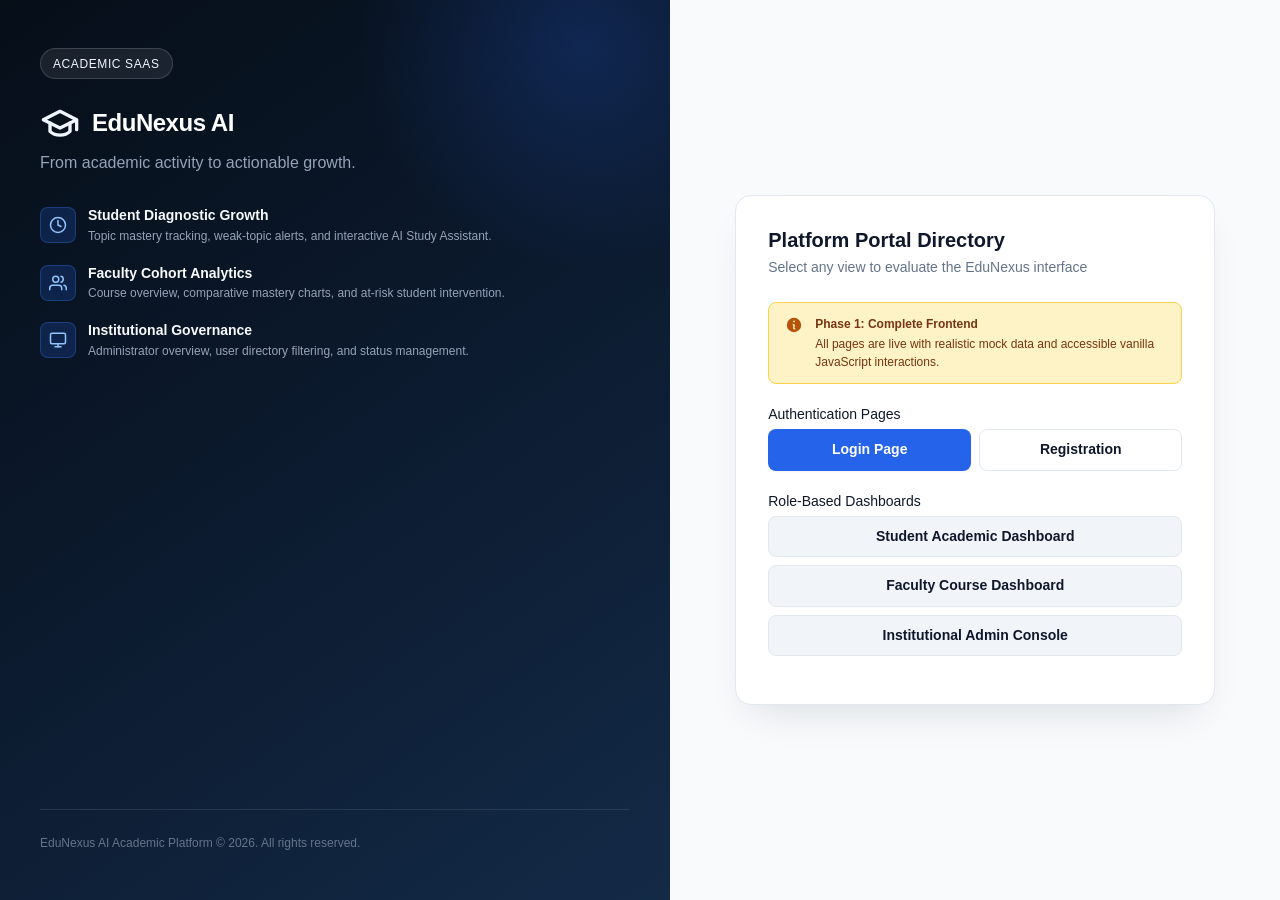
==== index.html @ b379d6e7 "Update EduNexus AI backend and frontend" ====
<!DOCTYPE html>
<html lang="en">
<head>
  <meta charset="UTF-8">
  <meta name="viewport" content="width=device-width, initial-scale=1.0">
  <meta name="description" content="EduNexus AI - Intelligent academic collaboration platform. Portal navigation for Student, Faculty, and Admin dashboards.">
  <title>EduNexus AI - Portal Navigation</title>
  <link rel="stylesheet" href="static/css/variables.css">
  <link rel="stylesheet" href="static/css/base.css">
  <link rel="stylesheet" href="static/css/auth.css">
</head>
<body class="auth-page">
  <main class="auth-container">
    <section class="auth-brand-panel" aria-label="EduNexus Platform Overview">
      <div class="auth-brand-header">
        <div class="brand-badge">Academic SaaS</div>
        <div class="brand-logo-wrap">
          <svg class="brand-logo-icon" viewBox="0 0 24 24" fill="none" stroke="currentColor" stroke-width="2" stroke-linecap="round" stroke-linejoin="round" aria-hidden="true">
            <path d="M22 10v6M2 10l10-5 10 5-10 5z"></path>
            <path d="M6 12v5c3 3 9 3 12 0v-5"></path>
          </svg>
          <h1 class="brand-title">EduNexus AI</h1>
        </div>
        <p class="brand-tagline">From academic activity to actionable growth.</p>

        <ul class="brand-highlights">
          <li class="highlight-item">
            <div class="highlight-icon-box" aria-hidden="true">
              <svg width="18" height="18" viewBox="0 0 24 24" fill="none" stroke="currentColor" stroke-width="2" stroke-linecap="round" stroke-linejoin="round">
                <circle cx="12" cy="12" r="10"></circle>
                <path d="M12 6v6l4 2"></path>
              </svg>
            </div>
            <div>
              <h2 class="highlight-title">Student Diagnostic Growth</h2>
              <p class="highlight-desc">Topic mastery tracking, weak-topic alerts, and interactive AI Study Assistant.</p>
            </div>
          </li>

          <li class="highlight-item">
            <div class="highlight-icon-box" aria-hidden="true">
              <svg width="18" height="18" viewBox="0 0 24 24" fill="none" stroke="currentColor" stroke-width="2" stroke-linecap="round" stroke-linejoin="round">
                <path d="M17 21v-2a4 4 0 0 0-4-4H5a4 4 0 0 0-4 4v2"></path>
                <circle cx="9" cy="7" r="4"></circle>
                <path d="M23 21v-2a4 4 0 0 0-3-3.87"></path>
                <path d="M16 3.13a4 4 0 0 1 0 7.75"></path>
              </svg>
            </div>
            <div>
              <h2 class="highlight-title">Faculty Cohort Analytics</h2>
              <p class="highlight-desc">Course overview, comparative mastery charts, and at-risk student intervention.</p>
            </div>
          </li>

          <li class="highlight-item">
            <div class="highlight-icon-box" aria-hidden="true">
              <svg width="18" height="18" viewBox="0 0 24 24" fill="none" stroke="currentColor" stroke-width="2" stroke-linecap="round" stroke-linejoin="round">
                <rect x="2" y="3" width="20" height="14" rx="2" ry="2"></rect>
                <line x1="8" y1="21" x2="16" y2="21"></line>
                <line x1="12" y1="17" x2="12" y2="21"></line>
              </svg>
            </div>
            <div>
              <h2 class="highlight-title">Institutional Governance</h2>
              <p class="highlight-desc">Administrator overview, user directory filtering, and status management.</p>
            </div>
          </li>
        </ul>
      </div>

      <div class="brand-footer">
        <span class="brand-footer-text">EduNexus AI Academic Platform &copy; 2026. All rights reserved.</span>
      </div>
    </section>

    <section class="auth-form-panel" aria-label="Portal Navigation Directory">
      <div class="auth-card">
        <header class="auth-header">
          <h2 class="auth-header-title">Platform Portal Directory</h2>
          <p class="auth-header-sub">Select any view to evaluate the EduNexus interface</p>
        </header>

        <div class="demo-banner" role="status">
          <svg class="demo-banner-icon" viewBox="0 0 20 20" fill="currentColor" aria-hidden="true">
            <path fill-rule="evenodd" d="M18 10a8 8 0 11-16 0 8 8 0 0116 0zm-7-4a1 1 0 11-2 0 1 1 0 012 0zM9 9a.75.75 0 000 1.5h.253a.25.25 0 01.244.304l-.459 2.066A1.75 1.75 0 0010.747 15H11a.75.75 0 000-1.5h-.253a.25.25 0 01-.244-.304l.459-2.066A1.75 1.75 0 009.253 9H9z" clip-rule="evenodd" />
          </svg>
          <div>
            <strong>Phase 1: Complete Frontend</strong>
            All pages are live with realistic mock data and accessible vanilla JavaScript interactions.
          </div>
        </div>

        <div class="form-group">
          <label class="form-label">Authentication Pages</label>
          <div class="btn-row">
            <a href="templates/login.html" class="btn btn-primary">Login Page</a>
            <a href="templates/register.html" class="btn btn-outline">Registration</a>
          </div>
        </div>

        <div class="form-group mt-5">
          <label class="form-label">Role-Based Dashboards</label>
          <div class="btn-col">
            <a href="templates/student-dashboard.html" class="btn btn-secondary btn-block">
              Student Academic Dashboard
            </a>
            <a href="templates/faculty-dashboard.html" class="btn btn-secondary btn-block">
              Faculty Course Dashboard
            </a>
            <a href="templates/admin-dashboard.html" class="btn btn-secondary btn-block">
              Institutional Admin Console
            </a>
          </div>
        </div>
      </div>
    </section>
  </main>
</body>
</html>
---- static/css/variables.css ----
:root {
  /* Navy & Blue Brand Colors */
  --color-navy-950: #060e18;
  --color-navy-900: #0B192C;
  --color-navy-800: #132A47;
  --color-navy-700: #1E3E62;
  --color-navy-600: #2B527E;
  
  --color-primary: #2563EB;
  --color-primary-hover: #1D4ED8;
  --color-primary-active: #1E40AF;
  --color-primary-light: #EFF6FF;
  --color-primary-ring: rgba(37, 99, 235, 0.25);

  --color-accent: #0284C7;
  --color-accent-light: #E0F2FE;

  /* Surfaces & Neutrals */
  --color-bg: #F8FAFC;
  --color-surface: #FFFFFF;
  --color-surface-muted: #F1F5F9;
  --color-surface-hover: #F8FAFC;
  
  --color-border: #E2E8F0;
  --color-border-hover: #CBD5E1;
  --color-border-focus: #2563EB;

  --color-text-main: #0F172A;
  --color-text-body: #334155;
  --color-text-muted: #64748B;
  --color-text-light: #94A3B8;
  --color-text-inverse: #FFFFFF;

  /* Feedback Colors */
  --color-success: #16A34A;
  --color-success-bg: #DCFCE7;
  --color-success-border: #86EFAC;

  --color-warning: #D97706;
  --color-warning-bg: #FEF3C7;
  --color-warning-border: #FDE68A;

  --color-danger: #DC2626;
  --color-danger-bg: #FEE2E2;
  --color-danger-border: #FCA5A5;

  --color-info: #0284C7;
  --color-info-bg: #E0F2FE;
  --color-info-border: #BAE6FD;

  /* Typography */
  --font-family-base: -apple-system, BlinkMacSystemFont, "Segoe UI", Roboto, "Helvetica Neue", Arial, sans-serif;
  --font-size-xs: 0.75rem;     /* 12px */
  --font-size-sm: 0.875rem;    /* 14px */
  --font-size-base: 1rem;      /* 16px */
  --font-size-lg: 1.125rem;    /* 18px */
  --font-size-xl: 1.25rem;     /* 20px */
  --font-size-2xl: 1.5rem;     /* 24px */
  --font-size-3xl: 1.875rem;   /* 30px */

  --font-weight-regular: 400;
  --font-weight-medium: 500;
  --font-weight-semibold: 600;
  --font-weight-bold: 700;

  --line-height-tight: 1.25;
  --line-height-normal: 1.5;
  --line-height-relaxed: 1.625;

  /* Spacing */
  --space-1: 0.25rem;  /* 4px */
  --space-2: 0.5rem;   /* 8px */
  --space-3: 0.75rem;  /* 12px */
  --space-4: 1rem;     /* 16px */
  --space-5: 1.25rem;  /* 20px */
  --space-6: 1.5rem;   /* 24px */
  --space-8: 2rem;     /* 32px */
  --space-10: 2.5rem;  /* 40px */
  --space-12: 3rem;    /* 48px */

  /* Radii */
  --radius-sm: 4px;
  --radius-md: 8px;
  --radius-lg: 12px;
  --radius-xl: 16px;
  --radius-full: 9999px;

  /* Shadows */
  --shadow-sm: 0 1px 2px 0 rgba(0, 0, 0, 0.05);
  --shadow-md: 0 4px 6px -1px rgba(0, 0, 0, 0.08), 0 2px 4px -2px rgba(0, 0, 0, 0.05);
  --shadow-lg: 0 10px 15px -3px rgba(0, 0, 0, 0.08), 0 4px 6px -4px rgba(0, 0, 0, 0.04);
  --shadow-xl: 0 20px 25px -5px rgba(0, 0, 0, 0.1), 0 8px 10px -6px rgba(0, 0, 0, 0.05);
  --shadow-auth: 0 20px 40px -15px rgba(11, 25, 44, 0.12);

  /* Transitions */
  --transition-fast: 150ms ease;
  --transition-normal: 250ms ease;

  /* Z-index */
  --z-base: 1;
  --z-dropdown: 100;
  --z-sticky: 200;
  --z-modal: 500;
  --z-toast: 1000;
}
---- static/css/base.css ----
/* CSS Reset & Global Base */
*, *::before, *::after {
  box-sizing: border-box;
  margin: 0;
  padding: 0;
}

html {
  font-size: 16px;
  -webkit-text-size-adjust: 100%;
  -webkit-font-smoothing: antialiased;
  -moz-osx-font-smoothing: grayscale;
}

body {
  font-family: var(--font-family-base);
  font-size: var(--font-size-base);
  line-height: var(--line-height-normal);
  color: var(--color-text-body);
  background-color: var(--color-bg);
  min-height: 100vh;
}

/* Accessible focus styling */
:focus-visible {
  outline: 2px solid var(--color-primary);
  outline-offset: 2px;
  box-shadow: 0 0 0 4px var(--color-primary-ring);
}

/* Headings */
h1, h2, h3, h4, h5, h6 {
  color: var(--color-text-main);
  font-weight: var(--font-weight-bold);
  line-height: var(--line-height-tight);
}

p {
  margin-bottom: var(--space-3);
}

p:last-child {
  margin-bottom: 0;
}

a {
  color: var(--color-primary);
  text-decoration: none;
  transition: color var(--transition-fast);
}

a:hover {
  color: var(--color-primary-hover);
  text-decoration: underline;
}

/* Screen Reader Only Utility */
.sr-only {
  position: absolute;
  width: 1px;
  height: 1px;
  padding: 0;
  margin: -1px;
  overflow: hidden;
  clip: rect(0, 0, 0, 0);
  white-space: nowrap;
  border-width: 0;
}

/* Standard Buttons */
.btn {
  display: inline-flex;
  align-items: center;
  justify-content: center;
  gap: var(--space-2);
  padding: 0.6875rem 1.25rem;
  font-family: inherit;
  font-size: var(--font-size-sm);
  font-weight: var(--font-weight-semibold);
  line-height: 1.25;
  border-radius: var(--radius-md);
  border: 1px solid transparent;
  cursor: pointer;
  text-decoration: none;
  transition: background-color var(--transition-fast), 
              border-color var(--transition-fast), 
              box-shadow var(--transition-fast),
              transform var(--transition-fast);
}

.btn:active {
  transform: translateY(1px);
}

.btn-primary {
  background-color: var(--color-primary);
  color: var(--color-text-inverse);
  box-shadow: var(--shadow-sm);
}

.btn-primary:hover {
  background-color: var(--color-primary-hover);
  color: var(--color-text-inverse);
  text-decoration: none;
}

.btn-secondary {
  background-color: var(--color-surface-muted);
  color: var(--color-text-main);
  border-color: var(--color-border);
}

.btn-secondary:hover {
  background-color: var(--color-border);
  color: var(--color-text-main);
  text-decoration: none;
}

.btn-outline {
  background-color: transparent;
  border-color: var(--color-border);
  color: var(--color-text-main);
}

.btn-outline:hover {
  background-color: var(--color-surface-muted);
  border-color: var(--color-border-hover);
  text-decoration: none;
}

.btn-block {
  width: 100%;
}

.btn:disabled,
.btn[aria-disabled="true"] {
  opacity: 0.6;
  cursor: not-allowed;
  pointer-events: none;
}

/* Alert Boxes */
.alert {
  display: none;
  align-items: flex-start;
  gap: var(--space-3);
  padding: var(--space-3) var(--space-4);
  border-radius: var(--radius-md);
  font-size: var(--font-size-sm);
  border: 1px solid transparent;
  margin-bottom: var(--space-4);
}

.alert.is-visible {
  display: flex;
}

.alert-subtext {
  margin-top: var(--space-1);
  font-size: var(--font-size-xs);
  opacity: 0.95;
}

/* Visibility Utility */
.hidden {
  display: none !important;
}

.mb-6 {
  margin-bottom: var(--space-6);
}

.mt-5 {
  margin-top: var(--space-5);
}

.btn-row {
  display: flex;
  gap: var(--space-2);
  margin-top: var(--space-1);
}

.btn-row .btn {
  flex: 1;
}

.btn-col {
  display: flex;
  flex-direction: column;
  gap: var(--space-2);
  margin-top: var(--space-1);
}

/* Width Percentage Utilities */
.w-87 { width: 87.2%; }
.w-11 { width: 11.1%; }
.w-2 { width: 1.7%; }
.w-98 { width: 98.2%; }
.w-2-danger { width: 1.8%; }

.alert-icon {
  flex-shrink: 0;
  width: 1.25rem;
  height: 1.25rem;
  margin-top: 2px;
}

.alert-content {
  flex: 1;
}

.alert-info {
  background-color: var(--color-info-bg);
  color: #0369A1;
  border-color: var(--color-info-border);
}

.alert-warning {
  background-color: var(--color-warning-bg);
  color: #92400E;
  border-color: var(--color-warning-border);
}

.alert-danger {
  background-color: var(--color-danger-bg);
  color: #991B1B;
  border-color: var(--color-danger-border);
}

.alert-success {
  background-color: var(--color-success-bg);
  color: #166534;
  border-color: var(--color-success-border);
}

/* Badge Component */
.badge {
  display: inline-flex;
  align-items: center;
  gap: var(--space-1);
  padding: 0.2rem 0.55rem;
  font-size: var(--font-size-xs);
  font-weight: var(--font-weight-medium);
  border-radius: var(--radius-full);
  text-transform: uppercase;
  letter-spacing: 0.03em;
}

.badge-demo {
  background-color: #FEF3C7;
  color: #92400E;
  border: 1px solid #FCD34D;
}

.badge-info {
  background-color: var(--color-info-bg);
  color: #0369A1;
}

.badge-student {
  background-color: #DBEAFE;
  color: #1E40AF;
}

.badge-faculty {
  background-color: #EDE9FE;
  color: #5B21B6;
}

/* Loading Spinner */
.spinner {
  display: inline-block;
  width: 1rem;
  height: 1rem;
  border: 2px solid rgba(255, 255, 255, 0.3);
  border-top-color: #ffffff;
  border-radius: 50%;
  animation: spin 0.8s linear infinite;
}

@keyframes spin {
  to {
    transform: rotate(360deg);
  }
}
---- static/css/auth.css ----
/* Authentication Layout & Form Components */

.auth-page {
  min-height: 100vh;
  display: flex;
  flex-direction: column;
  background-color: var(--color-bg);
}

.auth-container {
  display: grid;
  grid-template-columns: 1fr;
  min-height: 100vh;
  width: 100%;
}

@media (min-width: 960px) {
  .auth-container {
    grid-template-columns: 1.1fr 1fr;
  }
}

/* Brand Banner Panel (Left / Top) */
.auth-brand-panel {
  background: linear-gradient(145deg, var(--color-navy-950) 0%, var(--color-navy-900) 45%, var(--color-navy-800) 100%);
  color: var(--color-text-inverse);
  padding: var(--space-8) var(--space-6);
  display: flex;
  flex-direction: column;
  justify-content: space-between;
  position: relative;
  overflow: hidden;
}

@media (min-width: 960px) {
  .auth-brand-panel {
    padding: var(--space-12) var(--space-10);
  }
}

/* Subtle decorative glow */
.auth-brand-panel::before {
  content: "";
  position: absolute;
  top: -20%;
  right: -20%;
  width: 450px;
  height: 450px;
  background: radial-gradient(circle, rgba(37, 99, 235, 0.22) 0%, rgba(11, 25, 44, 0) 70%);
  border-radius: 50%;
  pointer-events: none;
}

.auth-brand-header {
  position: relative;
  z-index: 2;
}

.brand-badge {
  display: inline-flex;
  align-items: center;
  gap: var(--space-2);
  padding: 0.35rem 0.75rem;
  background: rgba(255, 255, 255, 0.08);
  border: 1px solid rgba(255, 255, 255, 0.15);
  border-radius: var(--radius-full);
  font-size: var(--font-size-xs);
  font-weight: var(--font-weight-medium);
  letter-spacing: 0.05em;
  text-transform: uppercase;
  color: var(--color-primary-light);
  margin-bottom: var(--space-6);
}

.brand-logo-wrap {
  display: flex;
  align-items: center;
  gap: var(--space-3);
  margin-bottom: var(--space-2);
}

.brand-logo-icon {
  width: 2.5rem;
  height: 2.5rem;
  color: var(--color-primary-light);
  flex-shrink: 0;
}

.brand-title {
  font-size: var(--font-size-2xl);
  font-weight: var(--font-weight-bold);
  color: var(--color-text-inverse);
  letter-spacing: -0.02em;
}

.brand-tagline {
  font-size: var(--font-size-base);
  color: #94A3B8;
  font-weight: var(--font-weight-medium);
  margin-bottom: var(--space-8);
}

.brand-highlights {
  list-style: none;
  display: flex;
  flex-direction: column;
  gap: var(--space-5);
  position: relative;
  z-index: 2;
  margin: var(--space-6) 0;
}

.highlight-item {
  display: flex;
  align-items: flex-start;
  gap: var(--space-3);
}

.highlight-icon-box {
  width: 2.25rem;
  height: 2.25rem;
  border-radius: var(--radius-md);
  background: rgba(37, 99, 235, 0.2);
  border: 1px solid rgba(59, 130, 246, 0.3);
  display: flex;
  align-items: center;
  justify-content: center;
  flex-shrink: 0;
  color: #93C5FD;
}

.highlight-title {
  font-size: var(--font-size-sm);
  font-weight: var(--font-weight-semibold);
  color: #F8FAFC;
  margin-bottom: 2px;
}

.highlight-desc {
  font-size: var(--font-size-xs);
  color: #94A3B8;
  line-height: var(--line-height-normal);
}

.brand-footer {
  position: relative;
  z-index: 2;
  padding-top: var(--space-6);
  border-top: 1px solid rgba(255, 255, 255, 0.1);
  display: flex;
  flex-direction: column;
  gap: var(--space-2);
}

.brand-footer-text {
  font-size: var(--font-size-xs);
  color: #64748B;
}

/* Form Panel (Right) */
.auth-form-panel {
  display: flex;
  align-items: center;
  justify-content: center;
  padding: var(--space-6) var(--space-4);
  background-color: var(--color-bg);
}

@media (min-width: 640px) {
  .auth-form-panel {
    padding: var(--space-10) var(--space-6);
  }
}

.auth-card {
  width: 100%;
  max-width: 480px;
  background: var(--color-surface);
  border: 1px solid var(--color-border);
  border-radius: var(--radius-xl);
  box-shadow: var(--shadow-auth);
  padding: var(--space-6);
}

@media (min-width: 640px) {
  .auth-card {
    padding: var(--space-8);
  }
}

.auth-header {
  margin-bottom: var(--space-6);
}

.auth-header-title {
  font-size: var(--font-size-xl);
  font-weight: var(--font-weight-bold);
  color: var(--color-text-main);
  margin-bottom: var(--space-1);
}

.auth-header-sub {
  font-size: var(--font-size-sm);
  color: var(--color-text-muted);
}

/* Demo Simulation Banner */
.demo-banner {
  background-color: #FEF3C7;
  border: 1px solid #FCD34D;
  border-radius: var(--radius-md);
  padding: var(--space-3) var(--space-4);
  margin-bottom: var(--space-5);
  display: flex;
  align-items: flex-start;
  gap: var(--space-3);
  font-size: var(--font-size-xs);
  color: #78350F;
  line-height: var(--line-height-normal);
}

.demo-banner strong {
  display: block;
  font-weight: var(--font-weight-semibold);
  margin-bottom: 2px;
}

.demo-banner-icon {
  width: 1.125rem;
  height: 1.125rem;
  color: #B45309;
  flex-shrink: 0;
  margin-top: 1px;
}

/* Quick Fill Preset Pills */
.demo-quickfill {
  background-color: var(--color-surface-muted);
  border: 1px dashed var(--color-border);
  border-radius: var(--radius-md);
  padding: var(--space-3);
  margin-bottom: var(--space-5);
}

.demo-quickfill-title {
  font-size: var(--font-size-xs);
  font-weight: var(--font-weight-semibold);
  color: var(--color-text-muted);
  margin-bottom: var(--space-2);
  text-transform: uppercase;
  letter-spacing: 0.04em;
}

.demo-quickfill-buttons {
  display: flex;
  flex-wrap: wrap;
  gap: var(--space-2);
}

.quickfill-btn {
  padding: 0.25rem 0.65rem;
  font-size: var(--font-size-xs);
  font-family: inherit;
  font-weight: var(--font-weight-medium);
  background: var(--color-surface);
  border: 1px solid var(--color-border);
  border-radius: var(--radius-full);
  color: var(--color-navy-800);
  cursor: pointer;
  transition: all var(--transition-fast);
}

.quickfill-btn:hover {
  background: var(--color-primary-light);
  border-color: var(--color-primary);
  color: var(--color-primary);
}

/* Form Groups & Inputs */
.form-group {
  margin-bottom: var(--space-4);
}

.form-label {
  display: block;
  font-size: var(--font-size-sm);
  font-weight: var(--font-weight-medium);
  color: var(--color-text-main);
  margin-bottom: var(--space-1);
}

.form-label-required {
  color: var(--color-danger);
  margin-left: 2px;
}

.input-wrapper {
  position: relative;
  display: flex;
  align-items: center;
}

.input-icon-left {
  position: absolute;
  left: var(--space-3);
  width: 1.125rem;
  height: 1.125rem;
  color: var(--color-text-light);
  pointer-events: none;
}

.form-input {
  width: 100%;
  padding: 0.6875rem 0.875rem;
  font-family: inherit;
  font-size: var(--font-size-sm);
  color: var(--color-text-main);
  background-color: var(--color-surface);
  border: 1px solid var(--color-border);
  border-radius: var(--radius-md);
  transition: border-color var(--transition-fast), box-shadow var(--transition-fast);
}

.has-left-icon {
  padding-left: 2.375rem;
}

.has-right-toggle {
  padding-right: 2.75rem;
}

.form-input:hover {
  border-color: var(--color-border-hover);
}

.form-input:focus {
  border-color: var(--color-primary);
  outline: none;
  box-shadow: 0 0 0 3px var(--color-primary-ring);
}

.form-input.is-invalid {
  border-color: var(--color-danger);
  background-color: #FFFDFD;
}

.form-input.is-invalid:focus {
  box-shadow: 0 0 0 3px rgba(220, 38, 38, 0.2);
}

.form-input.is-valid {
  border-color: var(--color-success);
}

/* Password Toggle Button */
.password-toggle-btn {
  position: absolute;
  right: var(--space-2);
  top: 50%;
  transform: translateY(-50%);
  background: transparent;
  border: none;
  color: var(--color-text-muted);
  padding: var(--space-1);
  display: flex;
  align-items: center;
  justify-content: center;
  cursor: pointer;
  border-radius: var(--radius-sm);
  transition: color var(--transition-fast);
}

.password-toggle-btn:hover {
  color: var(--color-text-main);
}

.password-toggle-icon {
  width: 1.25rem;
  height: 1.25rem;
}

/* Error feedback */
.form-error {
  display: none;
  align-items: center;
  gap: var(--space-1);
  font-size: var(--font-size-xs);
  color: var(--color-danger);
  margin-top: var(--space-1);
}

.form-error.is-visible {
  display: flex;
}

.form-helper {
  font-size: var(--font-size-xs);
  color: var(--color-text-muted);
  margin-top: var(--space-1);
}

/* Remember me & Forgot Password Row */
.form-options-row {
  display: flex;
  align-items: center;
  justify-content: space-between;
  margin-bottom: var(--space-5);
  font-size: var(--font-size-sm);
}

.checkbox-label {
  display: flex;
  align-items: center;
  gap: var(--space-2);
  cursor: pointer;
  color: var(--color-text-body);
  user-select: none;
}

.checkbox-input {
  width: 1rem;
  height: 1rem;
  border-radius: var(--radius-sm);
  border: 1px solid var(--color-border);
  accent-color: var(--color-primary);
  cursor: pointer;
}

/* Role Selector for Registration */
.role-selection-group {
  margin-bottom: var(--space-5);
}

.role-cards-grid {
  display: grid;
  grid-template-columns: 1fr 1fr;
  gap: var(--space-3);
  margin-top: var(--space-2);
}

.role-card {
  position: relative;
  display: flex;
  flex-direction: column;
  padding: var(--space-3);
  border: 2px solid var(--color-border);
  border-radius: var(--radius-md);
  background: var(--color-surface);
  cursor: pointer;
  transition: all var(--transition-fast);
}

.role-card:hover {
  border-color: var(--color-border-hover);
  background-color: var(--color-surface-hover);
}

.role-card-radio {
  position: absolute;
  top: var(--space-3);
  right: var(--space-3);
  accent-color: var(--color-primary);
}

.role-card.is-selected {
  border-color: var(--color-primary);
  background-color: var(--color-primary-light);
}

.role-card-icon {
  width: 1.5rem;
  height: 1.5rem;
  margin-bottom: var(--space-2);
  color: var(--color-navy-700);
}

.role-card.is-selected .role-card-icon {
  color: var(--color-primary);
}

.role-card-title {
  font-size: var(--font-size-sm);
  font-weight: var(--font-weight-semibold);
  color: var(--color-text-main);
}

.role-card-desc {
  font-size: var(--font-size-xs);
  color: var(--color-text-muted);
  margin-top: 2px;
}

/* Explicit Admin Restriction Notice */
.admin-restriction-notice {
  background-color: var(--color-surface-muted);
  border-left: 3px solid var(--color-navy-700);
  border-radius: 0 var(--radius-sm) var(--radius-sm) 0;
  padding: var(--space-3);
  margin-top: var(--space-3);
  font-size: var(--font-size-xs);
  color: var(--color-text-muted);
  line-height: var(--line-height-normal);
}

.admin-restriction-notice strong {
  color: var(--color-navy-900);
}

/* Form Action Buttons */
.auth-submit-btn {
  width: 100%;
  padding: 0.75rem 1rem;
  font-size: var(--font-size-base);
  margin-top: var(--space-2);
  margin-bottom: var(--space-4);
}

/* Switch Page Footer */
.auth-switch-footer {
  text-align: center;
  font-size: var(--font-size-sm);
  color: var(--color-text-muted);
  padding-top: var(--space-4);
  border-top: 1px solid var(--color-border);
}

.auth-switch-link {
  font-weight: var(--font-weight-semibold);
  color: var(--color-primary);
}

/* Toast Notification for Form Feedback */
.auth-toast-container {
  position: fixed;
  bottom: var(--space-6);
  right: var(--space-6);
  z-index: var(--z-toast);
  display: flex;
  flex-direction: column;
  gap: var(--space-2);
  max-width: 380px;
  width: calc(100% - 2rem);
}

.toast {
  display: flex;
  align-items: flex-start;
  gap: var(--space-3);
  padding: var(--space-3) var(--space-4);
  background: var(--color-surface);
  border-radius: var(--radius-md);
  box-shadow: var(--shadow-lg);
  font-size: var(--font-size-sm);
  border-left: 4px solid var(--color-primary);
  animation: slideIn 200ms ease;
}

.toast-success {
  border-left-color: var(--color-success);
}

.toast-error {
  border-left-color: var(--color-danger);
}

.toast-info {
  border-left-color: var(--color-info);
}

.toast-fadeout {
  opacity: 0;
  transform: translateY(8px);
  transition: opacity 200ms ease, transform 200ms ease;
}

@keyframes slideIn {
  from {
    transform: translateY(10px);
    opacity: 0;
  }
  to {
    transform: translateY(0);
    opacity: 1;
  }
}
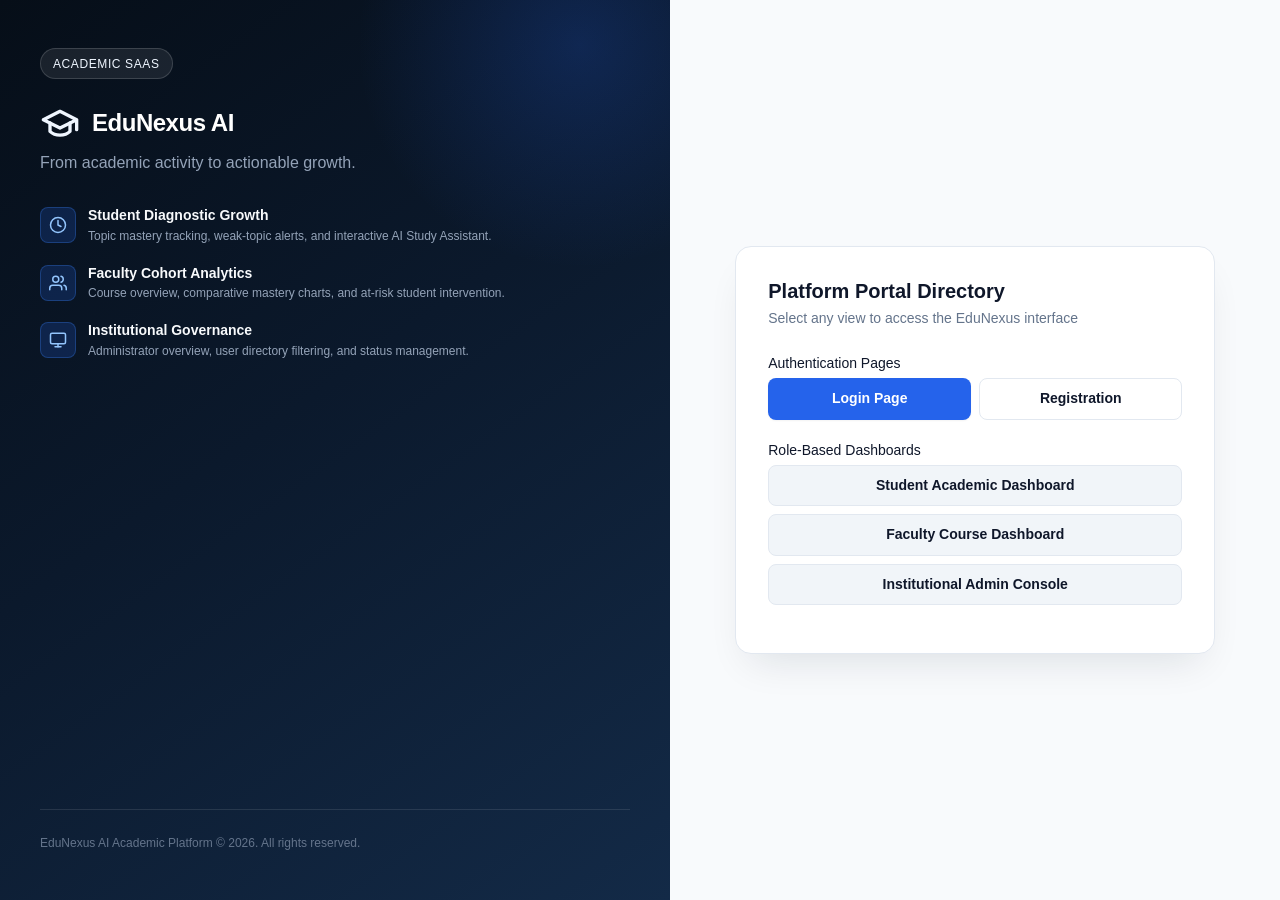
==== commit 0bd929b9: "Update EduNexus AI before Gemini integration" ====
--- a/index.html
+++ b/index.html
@@ -5,9 +5,9 @@
   <meta name="viewport" content="width=device-width, initial-scale=1.0">
   <meta name="description" content="EduNexus AI - Intelligent academic collaboration platform. Portal navigation for Student, Faculty, and Admin dashboards.">
   <title>EduNexus AI - Portal Navigation</title>
-  <link rel="stylesheet" href="static/css/variables.css">
-  <link rel="stylesheet" href="static/css/base.css">
-  <link rel="stylesheet" href="static/css/auth.css">
+  <link rel="stylesheet" href="/static/css/variables.css">
+  <link rel="stylesheet" href="/static/css/base.css">
+  <link rel="stylesheet" href="/static/css/auth.css">
 </head>
 <body class="auth-page">
   <main class="auth-container">
@@ -77,37 +77,27 @@
       <div class="auth-card">
         <header class="auth-header">
           <h2 class="auth-header-title">Platform Portal Directory</h2>
-          <p class="auth-header-sub">Select any view to evaluate the EduNexus interface</p>
+          <p class="auth-header-sub">Select any view to access the EduNexus interface</p>
         </header>
-
-        <div class="demo-banner" role="status">
-          <svg class="demo-banner-icon" viewBox="0 0 20 20" fill="currentColor" aria-hidden="true">
-            <path fill-rule="evenodd" d="M18 10a8 8 0 11-16 0 8 8 0 0116 0zm-7-4a1 1 0 11-2 0 1 1 0 012 0zM9 9a.75.75 0 000 1.5h.253a.25.25 0 01.244.304l-.459 2.066A1.75 1.75 0 0010.747 15H11a.75.75 0 000-1.5h-.253a.25.25 0 01-.244-.304l.459-2.066A1.75 1.75 0 009.253 9H9z" clip-rule="evenodd" />
-          </svg>
-          <div>
-            <strong>Phase 1: Complete Frontend</strong>
-            All pages are live with realistic mock data and accessible vanilla JavaScript interactions.
-          </div>
-        </div>
 
         <div class="form-group">
           <label class="form-label">Authentication Pages</label>
           <div class="btn-row">
-            <a href="templates/login.html" class="btn btn-primary">Login Page</a>
-            <a href="templates/register.html" class="btn btn-outline">Registration</a>
+            <a href="/login" class="btn btn-primary">Login Page</a>
+            <a href="/register" class="btn btn-outline">Registration</a>
           </div>
         </div>
 
         <div class="form-group mt-5">
           <label class="form-label">Role-Based Dashboards</label>
           <div class="btn-col">
-            <a href="templates/student-dashboard.html" class="btn btn-secondary btn-block">
+            <a href="/student-dashboard" class="btn btn-secondary btn-block">
               Student Academic Dashboard
             </a>
-            <a href="templates/faculty-dashboard.html" class="btn btn-secondary btn-block">
+            <a href="/faculty-dashboard" class="btn btn-secondary btn-block">
               Faculty Course Dashboard
             </a>
-            <a href="templates/admin-dashboard.html" class="btn btn-secondary btn-block">
+            <a href="/admin-dashboard" class="btn btn-secondary btn-block">
               Institutional Admin Console
             </a>
           </div>
